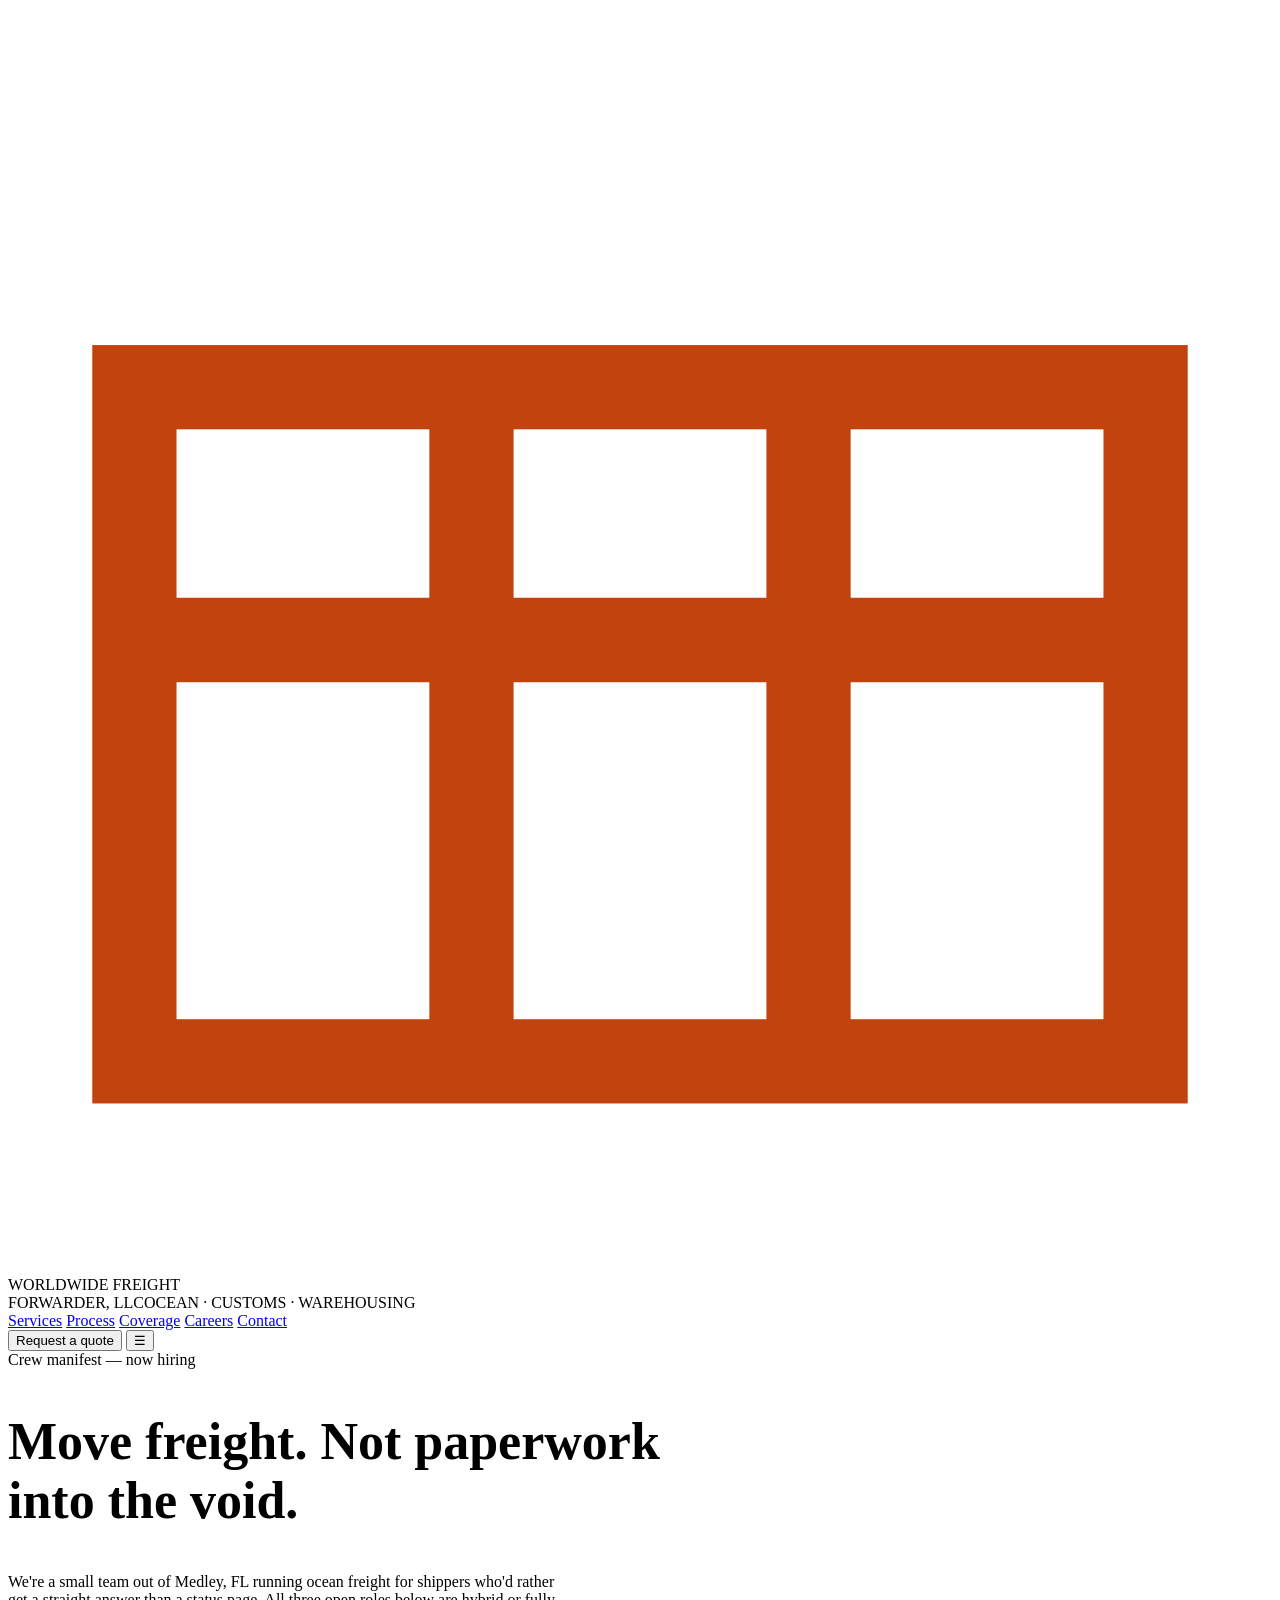
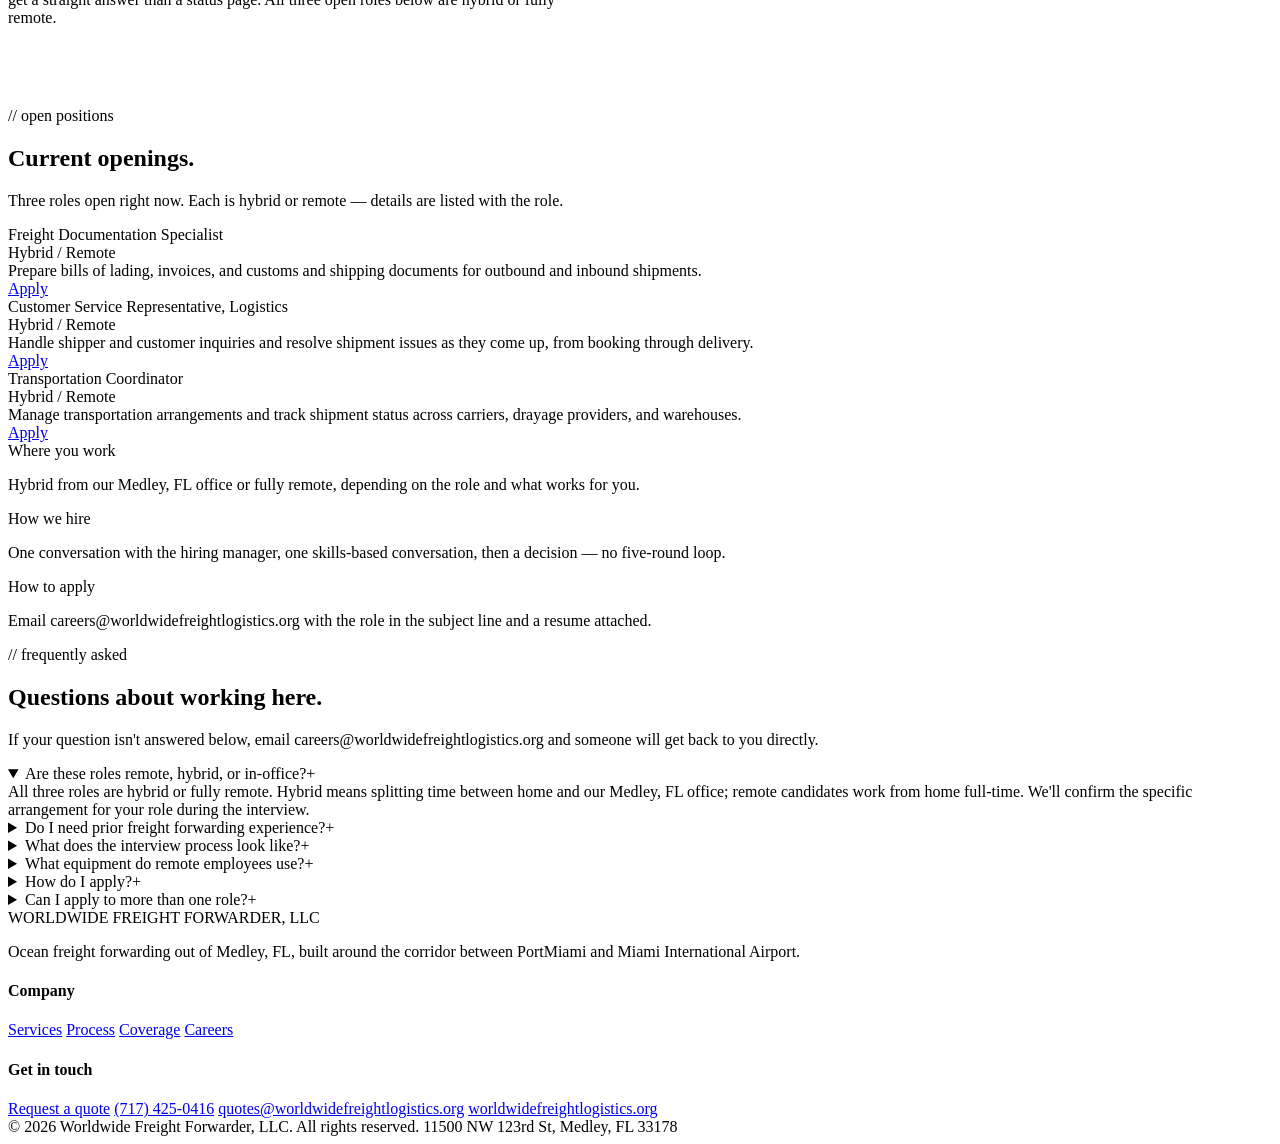
==== careers.html @ df1e93a0 "Add careers.html for job openings and application info" ====
<!DOCTYPE html>
<html lang="en">
<head>
<meta charset="UTF-8">
<meta name="viewport" content="width=device-width, initial-scale=1.0">
<title>Careers — Worldwide Freight Forwarder, LLC</title>
<link rel="preconnect" href="https://fonts.googleapis.com">
<link rel="preconnect" href="https://fonts.gstatic.com" crossorigin>
<link href="https://fonts.googleapis.com/css2?family=Big+Shoulders+Stencil+Text:wght@700;800&family=Space+Grotesk:wght@400;500;600&family=IBM+Plex+Mono:wght@400;500;600&display=swap" rel="stylesheet">
<link rel="stylesheet" href="style.css">
</head>
<body>

<div class="hazard"></div>
<header>
  <nav class="nav">
    <div class="logo">
      <svg class="mark" viewBox="0 0 30 30" fill="none" xmlns="http://www.w3.org/2000/svg">
        <rect x="3" y="9" width="24" height="16" stroke="#C1440E" stroke-width="2"/>
        <path d="M3 15H27" stroke="#C1440E" stroke-width="2"/>
        <path d="M11 9V25" stroke="#C1440E" stroke-width="2"/>
        <path d="M19 9V25" stroke="#C1440E" stroke-width="2"/>
      </svg>
      <div class="logo-text">WORLDWIDE FREIGHT<br>FORWARDER, LLC<span>OCEAN &middot; CUSTOMS &middot; WAREHOUSING</span></div>
    </div>
    <div class="navlinks">
      <a href="index.html#services">Services</a>
      <a href="index.html#process">Process</a>
      <a href="index.html#coverage">Coverage</a>
      <a href="careers.html">Careers</a>
      <a href="index.html#contact">Contact</a>
    </div>
    <button class="nav-cta">Request a quote</button>
    <button class="menu-btn" aria-label="Open menu">&#9776;</button>
  </nav>
</header>

<section class="hero" style="padding-bottom:64px;">
  <div class="wrap">
    <div class="hero-eyebrow tag">Crew manifest &mdash; now hiring</div>
    <h1 style="font-size:52px;max-width:700px;">Move freight. Not paperwork into the void.</h1>
    <p class="lede" style="max-width:560px;">We're a small team out of Medley, FL running ocean freight for shippers who'd rather get a straight answer than a status page. All three open roles below are hybrid or fully remote.</p>
  </div>
  <div class="diag"></div>
</section>

<section id="roles">
  <div class="wrap">
    <div class="section-head">
      <div class="section-tag tag">// open positions</div>
      <h2>Current openings.</h2>
      <p>Three roles open right now. Each is hybrid or remote &mdash; details are listed with the role.</p>
    </div>
    <div class="role-list">
      <div class="role">
        <div class="rtitle">Freight Documentation Specialist</div>
        <div class="rloc">Hybrid / Remote</div>
        <div class="rdesc">Prepare bills of lading, invoices, and customs and shipping documents for outbound and inbound shipments.</div>
        <a class="rapply" href="mailto:careers@worldwidefreightlogistics.org?subject=Application%20-%20Freight%20Documentation%20Specialist">Apply</a>
      </div>
      <div class="role">
        <div class="rtitle">Customer Service Representative, Logistics</div>
        <div class="rloc">Hybrid / Remote</div>
        <div class="rdesc">Handle shipper and customer inquiries and resolve shipment issues as they come up, from booking through delivery.</div>
        <a class="rapply" href="mailto:careers@worldwidefreightlogistics.org?subject=Application%20-%20Customer%20Service%20Representative%2C%20Logistics">Apply</a>
      </div>
      <div class="role">
        <div class="rtitle">Transportation Coordinator</div>
        <div class="rloc">Hybrid / Remote</div>
        <div class="rdesc">Manage transportation arrangements and track shipment status across carriers, drayage providers, and warehouses.</div>
        <a class="rapply" href="mailto:careers@worldwidefreightlogistics.org?subject=Application%20-%20Transportation%20Coordinator">Apply</a>
      </div>
    </div>

    <div class="perk-strip">
      <div class="perk">
        <div class="ptitle">Where you work</div>
        <p>Hybrid from our Medley, FL office or fully remote, depending on the role and what works for you.</p>
      </div>
      <div class="perk">
        <div class="ptitle">How we hire</div>
        <p>One conversation with the hiring manager, one skills-based conversation, then a decision &mdash; no five-round loop.</p>
      </div>
      <div class="perk">
        <div class="ptitle">How to apply</div>
        <p>Email careers@worldwidefreightlogistics.org with the role in the subject line and a resume attached.</p>
      </div>
    </div>
  </div>
</section>

<section class="faq-wrap" id="faq">
  <div class="wrap">
    <div class="section-head">
      <div class="section-tag tag">// frequently asked</div>
      <h2>Questions about working here.</h2>
      <p>If your question isn't answered below, email careers@worldwidefreightlogistics.org and someone will get back to you directly.</p>
    </div>
    <div class="faq-list">
      <details class="faq-item" open>
        <summary>Are these roles remote, hybrid, or in-office?<span class="plus">+</span></summary>
        <div class="faq-a">All three roles are hybrid or fully remote. Hybrid means splitting time between home and our Medley, FL office; remote candidates work from home full-time. We'll confirm the specific arrangement for your role during the interview.</div>
      </details>
      <details class="faq-item">
        <summary>Do I need prior freight forwarding experience?<span class="plus">+</span></summary>
        <div class="faq-a">It helps, but it isn't required for every role. Familiarity with logistics, customs paperwork, or customer service in a fast-moving operational environment matters more than having the exact job title before.</div>
      </details>
      <details class="faq-item">
        <summary>What does the interview process look like?<span class="plus">+</span></summary>
        <div class="faq-a">A first conversation with the hiring manager to talk through the role and your background, followed by a skills-based conversation specific to the position. We aim to give a decision shortly after.</div>
      </details>
      <details class="faq-item">
        <summary>What equipment do remote employees use?<span class="plus">+</span></summary>
        <div class="faq-a">We provide a laptop and the software you need to do the job. Remote staff are expected to have a reliable internet connection and a quiet space for calls with shippers and carriers.</div>
      </details>
      <details class="faq-item">
        <summary>How do I apply?<span class="plus">+</span></summary>
        <div class="faq-a">Email careers@worldwidefreightlogistics.org with the role name in the subject line and a resume attached. You can also use the Apply button next to any listing above, which pre-fills the subject line for you.</div>
      </details>
      <details class="faq-item">
        <summary>Can I apply to more than one role?<span class="plus">+</span></summary>
        <div class="faq-a">Yes. Send one email per role you're interested in, or list all of them in a single email and we'll route it to the right hiring manager.</div>
      </details>
    </div>
  </div>
</section>

<footer>
  <div class="wrap">
    <div class="footer-grid">
      <div>
        <div class="footer-logo">WORLDWIDE FREIGHT FORWARDER, LLC</div>
        <p>Ocean freight forwarding out of Medley, FL, built around the corridor between PortMiami and Miami International Airport.</p>
      </div>
      <div class="footer-col">
        <h4>Company</h4>
        <a href="index.html#services">Services</a>
        <a href="index.html#process">Process</a>
        <a href="index.html#coverage">Coverage</a>
        <a href="careers.html">Careers</a>
      </div>
      <div class="footer-col">
        <h4>Get in touch</h4>
        <a href="index.html#contact">Request a quote</a>
        <a href="tel:+17174250416">(717) 425-0416</a>
        <a href="mailto:quotes@worldwidefreightlogistics.org">quotes@worldwidefreightlogistics.org</a>
        <a href="https://worldwidefreightlogistics.org">worldwidefreightlogistics.org</a>
      </div>
    </div>
    <div class="footer-bottom">
      <span>&copy; <span id="year"></span> Worldwide Freight Forwarder, LLC. All rights reserved.</span>
      <span>11500 NW 123rd St, Medley, FL 33178</span>
    </div>
  </div>
</footer>

<script>
  document.getElementById('year').textContent = new Date().getFullYear();
  var menuBtn = document.querySelector('.menu-btn');
  var navlinks = document.querySelector('.navlinks');
  menuBtn.addEventListener('click', function(){
    var open = navlinks.style.display === 'flex';
    navlinks.style.display = open ? 'none' : 'flex';
    navlinks.style.flexDirection = 'column';
    navlinks.style.position = 'absolute';
    navlinks.style.top = '78px';
    navlinks.style.left = '0';
    navlinks.style.right = '0';
    navlinks.style.background = 'var(--ink)';
    navlinks.style.padding = '20px 32px';
    navlinks.style.gap = '18px';
    navlinks.style.zIndex = '60';
  });
</script>

</body>
</html>
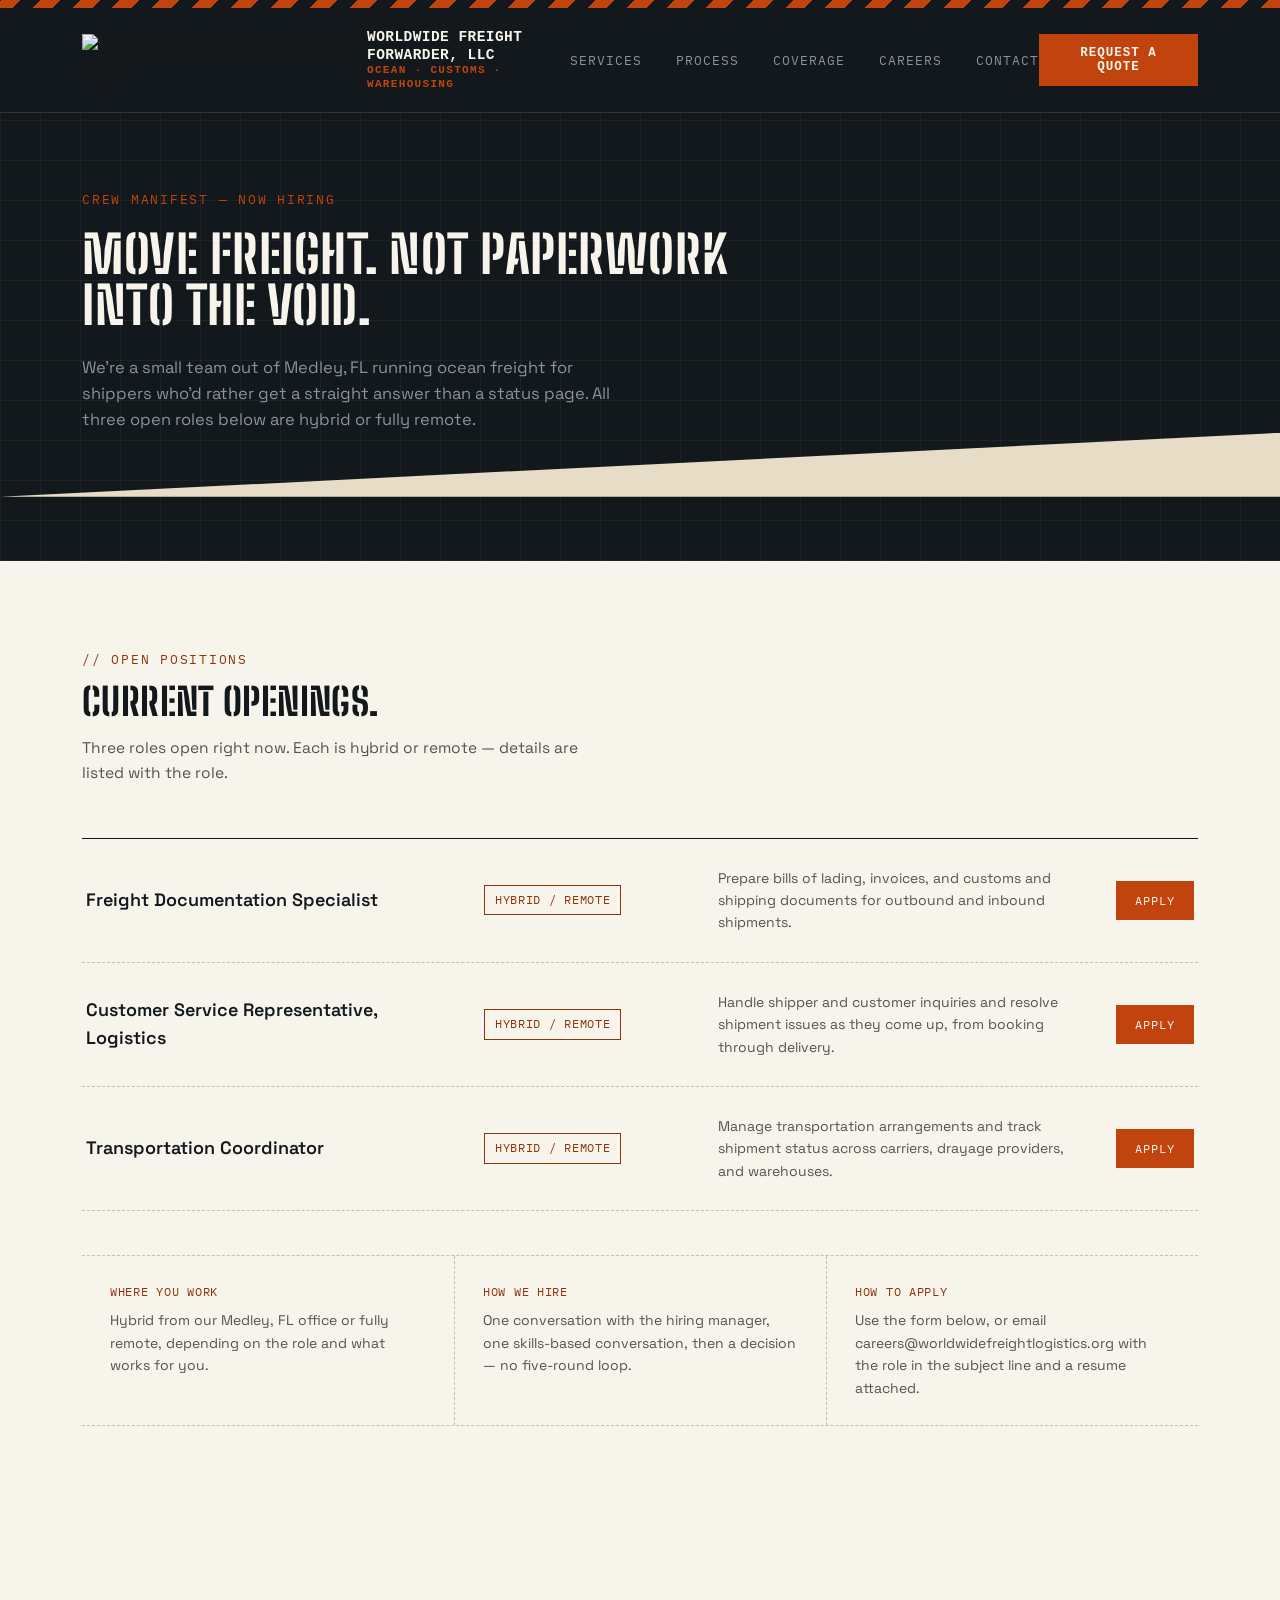
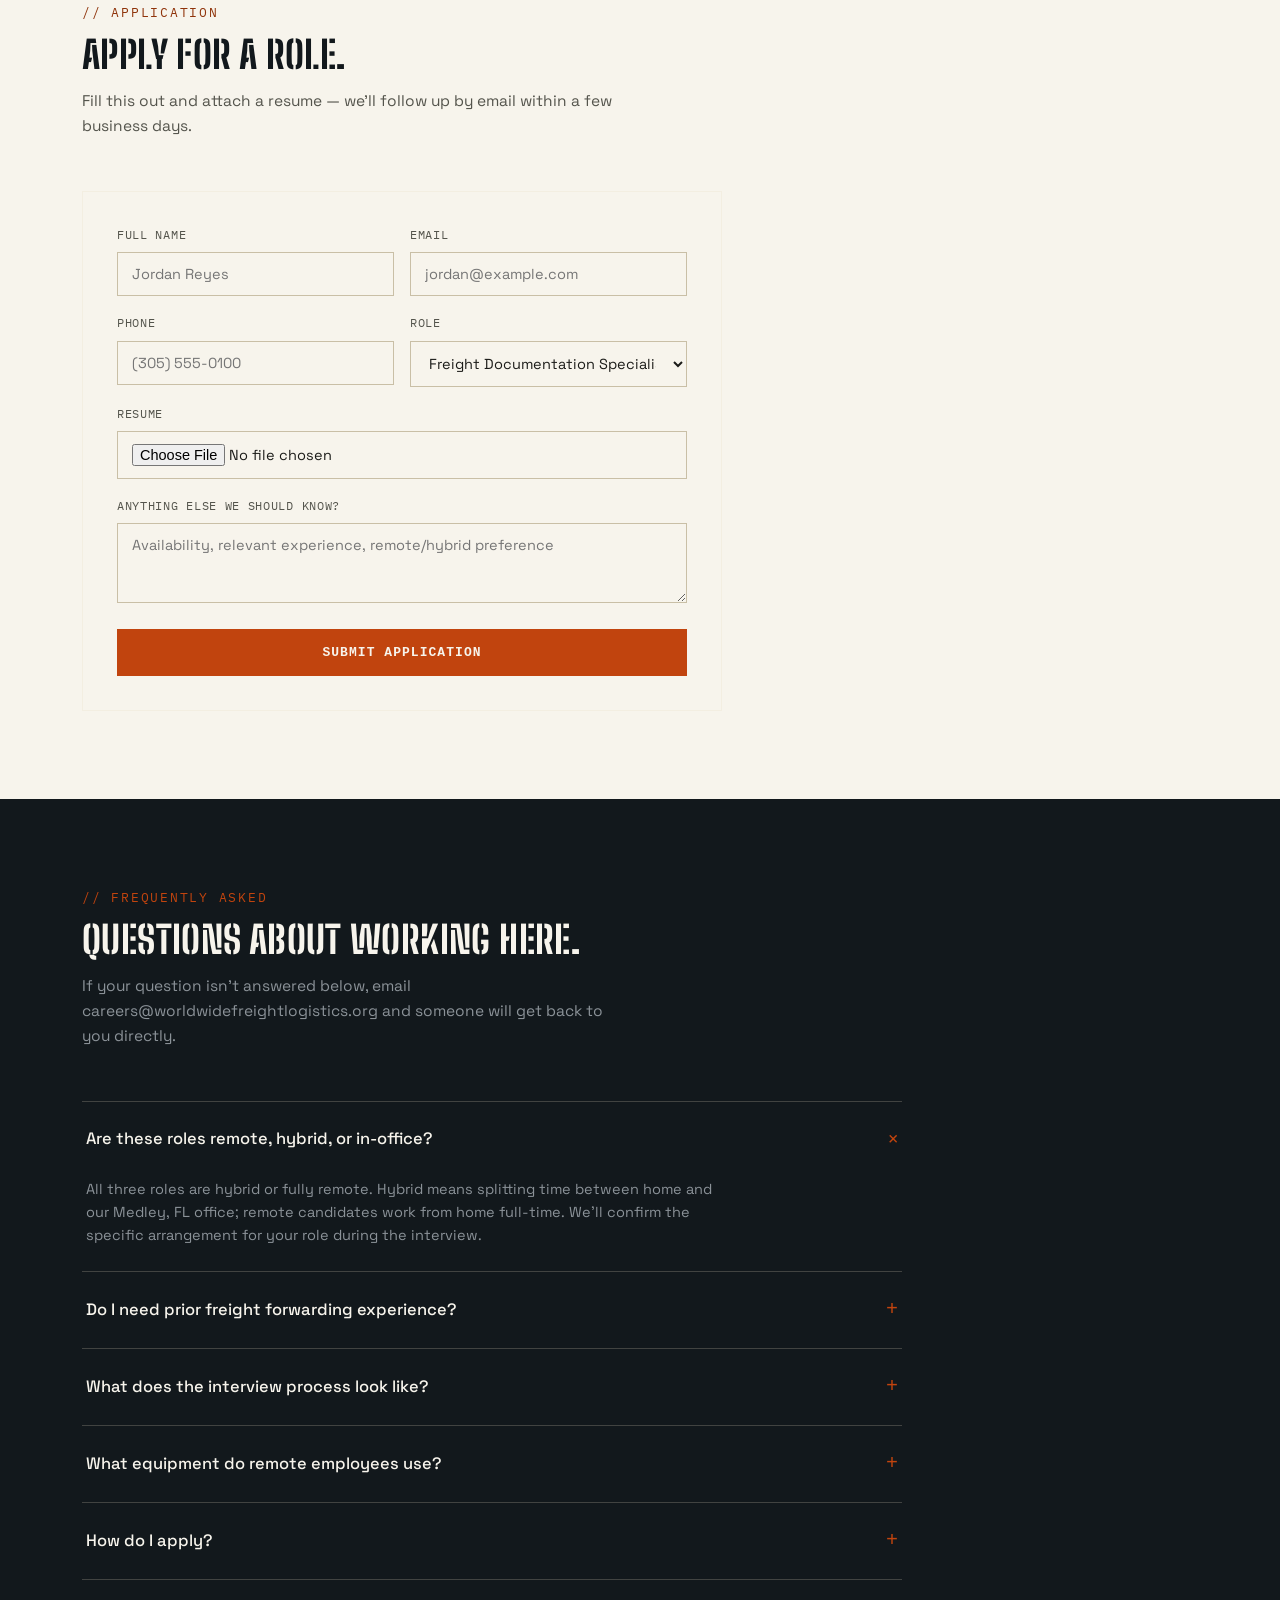
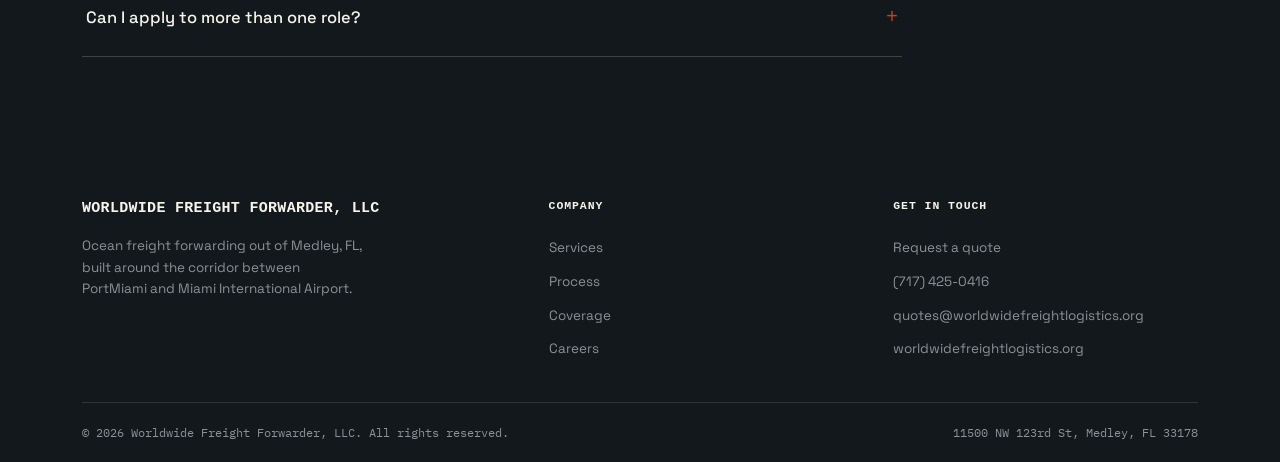
==== commit 31d10422: "Update careers.html" ====
--- a/careers.html
+++ b/careers.html
@@ -3,6 +3,7 @@
 <head>
 <meta charset="UTF-8">
 <meta name="viewport" content="width=device-width, initial-scale=1.0">
+<link rel="icon" type="image/png" href="assets/favicon.png">
 <title>Careers — Worldwide Freight Forwarder, LLC</title>
 <link rel="preconnect" href="https://fonts.googleapis.com">
 <link rel="preconnect" href="https://fonts.gstatic.com" crossorigin>
@@ -15,12 +16,7 @@
 <header>
   <nav class="nav">
     <div class="logo">
-      <svg class="mark" viewBox="0 0 30 30" fill="none" xmlns="http://www.w3.org/2000/svg">
-        <rect x="3" y="9" width="24" height="16" stroke="#C1440E" stroke-width="2"/>
-        <path d="M3 15H27" stroke="#C1440E" stroke-width="2"/>
-        <path d="M11 9V25" stroke="#C1440E" stroke-width="2"/>
-        <path d="M19 9V25" stroke="#C1440E" stroke-width="2"/>
-      </svg>
+      <div class="logo-badge"><img src="assets/logo-icon.png" alt="Worldwide Freight Forwarder, LLC logo"></div>
       <div class="logo-text">WORLDWIDE FREIGHT<br>FORWARDER, LLC<span>OCEAN &middot; CUSTOMS &middot; WAREHOUSING</span></div>
     </div>
     <div class="navlinks">
@@ -56,19 +52,19 @@
         <div class="rtitle">Freight Documentation Specialist</div>
         <div class="rloc">Hybrid / Remote</div>
         <div class="rdesc">Prepare bills of lading, invoices, and customs and shipping documents for outbound and inbound shipments.</div>
-        <a class="rapply" href="mailto:careers@worldwidefreightlogistics.org?subject=Application%20-%20Freight%20Documentation%20Specialist">Apply</a>
+        <button type="button" class="rapply" onclick="applyFor('Freight Documentation Specialist')">Apply</button>
       </div>
       <div class="role">
         <div class="rtitle">Customer Service Representative, Logistics</div>
         <div class="rloc">Hybrid / Remote</div>
         <div class="rdesc">Handle shipper and customer inquiries and resolve shipment issues as they come up, from booking through delivery.</div>
-        <a class="rapply" href="mailto:careers@worldwidefreightlogistics.org?subject=Application%20-%20Customer%20Service%20Representative%2C%20Logistics">Apply</a>
+        <button type="button" class="rapply" onclick="applyFor('Customer Service Representative, Logistics')">Apply</button>
       </div>
       <div class="role">
         <div class="rtitle">Transportation Coordinator</div>
         <div class="rloc">Hybrid / Remote</div>
         <div class="rdesc">Manage transportation arrangements and track shipment status across carriers, drayage providers, and warehouses.</div>
-        <a class="rapply" href="mailto:careers@worldwidefreightlogistics.org?subject=Application%20-%20Transportation%20Coordinator">Apply</a>
+        <button type="button" class="rapply" onclick="applyFor('Transportation Coordinator')">Apply</button>
       </div>
     </div>
 
@@ -83,9 +79,54 @@
       </div>
       <div class="perk">
         <div class="ptitle">How to apply</div>
-        <p>Email careers@worldwidefreightlogistics.org with the role in the subject line and a resume attached.</p>
-      </div>
-    </div>
+        <p>Use the form below, or email careers@worldwidefreightlogistics.org with the role in the subject line and a resume attached.</p>
+      </div>
+    </div>
+  </div>
+</section>
+
+<section id="apply">
+  <div class="wrap">
+    <div class="section-head">
+      <div class="section-tag tag">// application</div>
+      <h2>Apply for a role.</h2>
+      <p>Fill this out and attach a resume &mdash; we'll follow up by email within a few business days.</p>
+    </div>
+    <form class="form-card" style="max-width:640px;" action="https://forminit.com/f/APPLY_FORM_ID" method="POST" enctype="multipart/form-data">
+      <div class="two-col">
+        <div class="form-row">
+          <label for="app-name">Full name</label>
+          <input id="app-name" name="full_name" type="text" placeholder="Jordan Reyes" required>
+        </div>
+        <div class="form-row">
+          <label for="app-email">Email</label>
+          <input id="app-email" name="email" type="email" placeholder="jordan@example.com" required>
+        </div>
+      </div>
+      <div class="two-col">
+        <div class="form-row">
+          <label for="app-phone">Phone</label>
+          <input id="app-phone" name="phone" type="tel" placeholder="(305) 555-0100">
+        </div>
+        <div class="form-row">
+          <label for="app-role">Role</label>
+          <select id="app-role" name="role">
+            <option>Freight Documentation Specialist</option>
+            <option>Customer Service Representative, Logistics</option>
+            <option>Transportation Coordinator</option>
+          </select>
+        </div>
+      </div>
+      <div class="form-row">
+        <label for="app-resume">Resume</label>
+        <input id="app-resume" name="resume" type="file" accept=".pdf,.doc,.docx" required>
+      </div>
+      <div class="form-row">
+        <label for="app-note">Anything else we should know?</label>
+        <textarea id="app-note" name="note" rows="3" placeholder="Availability, relevant experience, remote/hybrid preference"></textarea>
+      </div>
+      <button class="btn-primary" type="submit" style="width:100%;background:var(--rust);color:var(--paper);">Submit application</button>
+    </form>
   </div>
 </section>
 
@@ -155,6 +196,12 @@
 </footer>
 
 <script>
+  function applyFor(role){
+    var select = document.getElementById('app-role');
+    if (select) { select.value = role; }
+    var target = document.getElementById('apply');
+    if (target) { target.scrollIntoView({behavior:'smooth', block:'start'}); }
+  }
   document.getElementById('year').textContent = new Date().getFullYear();
   var menuBtn = document.querySelector('.menu-btn');
   var navlinks = document.querySelector('.navlinks');
--- a/style.css
+++ b/style.css
@@ -0,0 +1,233 @@
+:root{
+    --ink:#12181C;
+    --ink-soft:#1D262C;
+    --rust:#C1440E;
+    --rust-dark:#8F330A;
+    --hull:#2F4F44;
+    --kraft:#E7DCC5;
+    --kraft-dark:#D8CBAE;
+    --paper:#F7F4EC;
+    --charcoal:#1B1B18;
+    --fog:#8B9298;
+    --line:#C9BFA6;
+    --max:1180px;
+  }
+  *{box-sizing:border-box;margin:0;padding:0;}
+  html{scroll-behavior:smooth;}
+  body{
+    font-family:'Space Grotesk',-apple-system,sans-serif;
+    color:var(--charcoal);
+    background:var(--paper);
+    line-height:1.6;
+    -webkit-font-smoothing:antialiased;
+  }
+  h1,h2,h3{
+    font-family:'Big Shoulders Stencil Text',sans-serif;
+    font-weight:800;
+    letter-spacing:0.01em;
+    line-height:0.98;
+    text-transform:uppercase;
+  }
+  a{color:inherit;text-decoration:none;}
+  img{max-width:100%;display:block;}
+  .wrap{max-width:var(--max);margin:0 auto;padding:0 32px;}
+  .mono{font-family:'IBM Plex Mono',monospace;}
+  .tag{
+    font-family:'IBM Plex Mono',monospace;font-size:12.5px;
+    letter-spacing:0.14em;text-transform:uppercase;
+  }
+
+  .hazard{
+    height:8px;width:100%;
+    background:repeating-linear-gradient(-45deg,var(--rust) 0 14px,var(--ink) 14px 28px);
+  }
+
+  header{background:var(--ink);border-bottom:1px solid rgba(231,220,197,0.14);}
+  .nav{display:flex;align-items:center;justify-content:space-between;padding:20px 32px;max-width:var(--max);margin:0 auto;}
+  .logo{display:flex;align-items:center;gap:12px;}
+  .logo .mark{width:30px;height:30px;flex-shrink:0;}
+  .logo-text{font-family:'IBM Plex Mono',monospace;font-weight:600;font-size:14.5px;color:var(--paper);letter-spacing:0.03em;line-height:1.25;}
+  .logo-text span{display:block;color:var(--rust);font-size:11px;letter-spacing:0.12em;}
+  .navlinks{display:flex;gap:34px;align-items:center;}
+  .navlinks a{font-family:'IBM Plex Mono',monospace;color:var(--fog);font-size:12.5px;letter-spacing:0.08em;text-transform:uppercase;transition:color .15s ease;}
+  .navlinks a:hover{color:var(--paper);}
+  .navlinks a:focus-visible{outline:2px solid var(--rust);outline-offset:4px;}
+  .nav-cta{background:var(--rust);color:var(--paper);padding:11px 22px;font-family:'IBM Plex Mono',monospace;font-size:12.5px;letter-spacing:0.08em;text-transform:uppercase;font-weight:600;border:1px solid var(--rust);cursor:pointer;border-radius:0;}
+  .nav-cta:hover{background:var(--rust-dark);border-color:var(--rust-dark);}
+  .nav-cta:focus-visible{outline:2px solid var(--paper);outline-offset:3px;}
+  .menu-btn{display:none;background:none;border:none;color:var(--paper);font-size:26px;cursor:pointer;}
+
+  .hero{
+    background:
+      repeating-linear-gradient(0deg, rgba(231,220,197,0.05) 0 1px, transparent 1px 40px),
+      repeating-linear-gradient(90deg, rgba(231,220,197,0.05) 0 1px, transparent 1px 40px),
+      var(--ink);
+    color:var(--paper);
+    padding:76px 0 0;position:relative;overflow:hidden;
+  }
+  .hero-grid{display:grid;grid-template-columns:1.15fr 0.85fr;gap:40px;align-items:center;padding-bottom:0;}
+  .hero-eyebrow{color:var(--rust);margin-bottom:20px;}
+  .hero h1{font-size:60px;color:var(--paper);max-width:600px;}
+  .hero p.lede{margin-top:24px;font-size:16.5px;color:var(--fog);max-width:440px;}
+  .hero-actions{display:flex;gap:14px;margin-top:34px;flex-wrap:wrap;}
+  .btn-primary{background:var(--rust);color:var(--paper);padding:15px 26px;font-family:'IBM Plex Mono',monospace;font-size:13px;letter-spacing:0.08em;text-transform:uppercase;font-weight:600;border:1px solid var(--rust);cursor:pointer;border-radius:0;}
+  .btn-primary:hover{background:var(--rust-dark);border-color:var(--rust-dark);}
+  .btn-ghost{background:transparent;color:var(--paper);padding:15px 26px;font-family:'IBM Plex Mono',monospace;font-size:13px;letter-spacing:0.08em;text-transform:uppercase;font-weight:600;border:1px solid rgba(231,220,197,0.35);cursor:pointer;border-radius:0;}
+  .btn-ghost:hover{border-color:var(--paper);}
+
+  .stamp-wrap{position:relative;display:flex;justify-content:center;align-items:center;padding:20px 0 40px;}
+  .stamp{transform:rotate(-9deg);}
+
+  .diag{height:64px;background:var(--kraft);clip-path:polygon(0 100%, 100% 0, 100% 100%);margin-top:-1px;}
+
+  section{padding:88px 0;}
+  .section-head{max-width:640px;margin-bottom:52px;}
+  .section-tag{color:var(--rust-dark);margin-bottom:14px;}
+  .section-head h2{font-size:38px;color:var(--ink);}
+  .section-head p{margin-top:16px;font-size:15.5px;color:#54544C;max-width:540px;font-family:'Space Grotesk',sans-serif;}
+
+  .manifest-strip{background:var(--kraft);}
+  .ticket-row{display:grid;grid-template-columns:repeat(3,1fr);border-top:1px dashed var(--line);border-bottom:1px dashed var(--line);}
+  .ticket{padding:30px 32px;border-left:1px dashed var(--line);}
+  .ticket:first-child{border-left:none;}
+  .ticket .num{font-family:'Big Shoulders Stencil Text',sans-serif;font-weight:800;font-size:40px;color:var(--rust-dark);}
+  .ticket .label{font-family:'IBM Plex Mono',monospace;font-size:12px;letter-spacing:0.06em;text-transform:uppercase;color:#6B6B60;margin-top:6px;}
+
+  .tags{display:grid;grid-template-columns:repeat(4,1fr);gap:22px;}
+  .tag-card{
+    background:var(--paper);border:1px solid var(--line);position:relative;padding:30px 22px 24px;
+  }
+  .tag-card:nth-child(odd){transform:rotate(-0.6deg);}
+  .tag-card:nth-child(even){transform:rotate(0.6deg);}
+  .tag-card::before{
+    content:"";position:absolute;top:14px;left:14px;width:10px;height:10px;
+    border-radius:50%;border:1px solid var(--fog);background:var(--paper);
+  }
+  .tag-card .code{font-family:'IBM Plex Mono',monospace;font-size:12px;color:var(--rust-dark);letter-spacing:0.08em;margin-bottom:14px;padding-left:22px;}
+  .tag-card h3{font-size:22px;color:var(--ink);margin-bottom:10px;letter-spacing:0.005em;}
+  .tag-card p{font-size:14px;color:#54544C;font-family:'Space Grotesk',sans-serif;}
+  .tag-card .perf{border-bottom:1px dashed var(--line);margin:14px 0 16px;}
+
+  .process-wrap{background:var(--ink);color:var(--paper);}
+  .process-wrap .section-head h2{color:var(--paper);}
+  .process-wrap .section-head p{color:var(--fog);}
+  .process-wrap .section-tag{color:var(--rust);}
+  .route-ticket{display:flex;border:1px solid rgba(231,220,197,0.22);}
+  .r-step{flex:1;padding:30px 24px;border-left:1px dashed rgba(231,220,197,0.22);position:relative;}
+  .r-step:first-child{border-left:none;}
+  .r-step .stampnum{
+    width:38px;height:38px;border-radius:50%;border:1.5px solid var(--rust);
+    display:flex;align-items:center;justify-content:center;font-family:'IBM Plex Mono',monospace;
+    font-size:13px;color:var(--rust);margin-bottom:18px;
+  }
+  .r-step h3{font-size:18px;color:var(--paper);margin-bottom:10px;letter-spacing:0.01em;}
+  .r-step p{font-size:13.5px;color:var(--fog);font-family:'Space Grotesk',sans-serif;}
+
+  .coverage-grid{display:grid;grid-template-columns:1.1fr 0.9fr;gap:52px;align-items:start;}
+  .lanes{border-top:1px solid var(--ink);}
+  .lane{display:flex;justify-content:space-between;align-items:center;padding:18px 4px;border-bottom:1px dashed var(--line);}
+  .lane .route{font-weight:500;font-size:15.5px;color:var(--ink);font-family:'Space Grotesk',sans-serif;}
+  .lane .freq{font-family:'IBM Plex Mono',monospace;font-size:12px;color:var(--rust-dark);text-transform:uppercase;letter-spacing:0.04em;}
+  .notice{background:var(--paper);border:1px solid var(--ink);border-left:6px solid var(--rust);padding:30px;}
+  .notice .tag{color:var(--rust-dark);margin-bottom:12px;}
+  .notice p{font-size:14.5px;color:#3A3A34;margin-bottom:14px;font-family:'Space Grotesk',sans-serif;}
+  .notice p:last-child{margin-bottom:0;}
+  .notice strong{color:var(--ink);}
+
+  .contact-wrap{background:var(--ink);color:var(--paper);}
+  .contact-grid{display:grid;grid-template-columns:1fr 1.1fr;gap:52px;}
+  .label-card{background:var(--paper);color:var(--charcoal);border:2px solid var(--paper);position:relative;padding:0;}
+  .label-head{background:var(--rust);color:var(--paper);padding:16px 22px;}
+  .label-head .tag{color:var(--paper);letter-spacing:0.12em;}
+  .label-body{padding:26px 24px;}
+  .label-row{display:flex;justify-content:space-between;padding:14px 0;border-bottom:1px dashed var(--line);gap:16px;}
+  .label-row:last-child{border-bottom:none;}
+  .label-row .k{font-family:'IBM Plex Mono',monospace;font-size:11.5px;color:#6B6B60;text-transform:uppercase;letter-spacing:0.06em;min-width:70px;}
+  .label-row .v{font-size:14.5px;color:var(--ink);text-align:right;font-family:'Space Grotesk',sans-serif;}
+
+  .form-card{background:var(--paper);color:var(--charcoal);border:1px solid rgba(231,220,197,0.3);padding:34px;}
+  .form-row{margin-bottom:18px;}
+  .form-row label{display:block;font-family:'IBM Plex Mono',monospace;font-size:11.5px;letter-spacing:0.06em;text-transform:uppercase;color:#54544C;margin-bottom:8px;}
+  .form-row input,.form-row select,.form-row textarea{
+    width:100%;padding:12px 14px;border:1px solid var(--line);border-radius:0;
+    font-family:'Space Grotesk',sans-serif;font-size:14.5px;background:var(--paper);color:var(--charcoal);
+  }
+  .form-row input:focus,.form-row select:focus,.form-row textarea:focus{outline:2px solid var(--rust);outline-offset:1px;}
+  .two-col{display:grid;grid-template-columns:1fr 1fr;gap:16px;}
+
+  footer{background:var(--ink);color:var(--fog);padding:52px 0 0;}
+  .footer-grid{display:grid;grid-template-columns:1.4fr 1fr 1fr;gap:40px;padding-bottom:36px;}
+  .footer-logo{font-family:'IBM Plex Mono',monospace;font-weight:600;color:var(--paper);font-size:15px;margin-bottom:14px;letter-spacing:0.02em;}
+  .footer-grid p{font-size:13.5px;max-width:280px;font-family:'Space Grotesk',sans-serif;}
+  .footer-col h4{font-family:'IBM Plex Mono',monospace;font-size:11.5px;letter-spacing:0.08em;text-transform:uppercase;color:var(--paper);margin-bottom:16px;font-weight:600;}
+  .footer-col a{display:block;font-size:13.5px;padding:6px 0;color:var(--fog);}
+  .footer-col a:hover{color:var(--paper);}
+  .footer-bottom{border-top:1px solid rgba(231,220,197,0.14);padding:20px 0;display:flex;justify-content:space-between;font-size:12px;font-family:'IBM Plex Mono',monospace;flex-wrap:wrap;gap:10px;}
+
+  @media (max-width:860px){
+    .navlinks{display:none;}
+    .menu-btn{display:block;}
+    .hero-grid{grid-template-columns:1fr;}
+    .hero h1{font-size:42px;}
+    .ticket-row{grid-template-columns:1fr;}
+    .ticket{border-left:none;border-top:1px dashed var(--line);}
+    .ticket:first-child{border-top:none;}
+    .tags{grid-template-columns:1fr 1fr;}
+    .route-ticket{flex-direction:column;}
+    .r-step{border-left:none;border-top:1px dashed rgba(231,220,197,0.22);}
+    .r-step:first-child{border-top:none;}
+    .coverage-grid,.contact-grid,.footer-grid{grid-template-columns:1fr;}
+    .two-col{grid-template-columns:1fr;}
+    section{padding:56px 0;}
+  }
+
+/* careers */
+.role-list{display:flex;flex-direction:column;gap:0;border-top:1px solid var(--ink);}
+.role{
+  display:grid;grid-template-columns:1.6fr 0.9fr 1.6fr auto;gap:24px;align-items:center;
+  padding:28px 4px;border-bottom:1px dashed var(--line);
+}
+.role .rtitle{font-family:'Space Grotesk',sans-serif;font-weight:600;font-size:18px;color:var(--ink);}
+.role .rloc{
+  font-family:'IBM Plex Mono',monospace;font-size:11.5px;letter-spacing:0.06em;text-transform:uppercase;
+  color:var(--rust-dark);border:1px solid var(--rust-dark);padding:5px 10px;display:inline-block;width:fit-content;
+}
+.role .rdesc{font-size:14px;color:#54544C;font-family:'Space Grotesk',sans-serif;}
+.role .rapply{
+  font-family:'IBM Plex Mono',monospace;font-size:12px;letter-spacing:0.08em;text-transform:uppercase;
+  color:var(--paper);background:var(--rust);padding:11px 18px;border:1px solid var(--rust);white-space:nowrap;
+  cursor:pointer;
+}
+.role .rapply:hover{background:var(--rust-dark);border-color:var(--rust-dark);}
+
+.perk-strip{display:grid;grid-template-columns:repeat(3,1fr);border-top:1px dashed var(--line);border-bottom:1px dashed var(--line);margin-top:44px;}
+.perk{padding:26px 28px;border-left:1px dashed var(--line);}
+.perk:first-child{border-left:none;}
+.perk .ptitle{font-family:'IBM Plex Mono',monospace;font-size:12px;letter-spacing:0.06em;text-transform:uppercase;color:var(--rust-dark);margin-bottom:8px;}
+.perk p{font-size:14px;color:#54544C;font-family:'Space Grotesk',sans-serif;}
+
+/* faq */
+.faq-wrap{background:var(--ink);color:var(--paper);}
+.faq-wrap .section-head h2{color:var(--paper);}
+.faq-wrap .section-head p{color:var(--fog);}
+.faq-wrap .section-tag{color:var(--rust);}
+.faq-list{border-top:1px solid rgba(231,220,197,0.22);max-width:820px;}
+.faq-item{border-bottom:1px solid rgba(231,220,197,0.22);}
+.faq-item summary{
+  list-style:none;cursor:pointer;padding:22px 4px;display:flex;justify-content:space-between;align-items:center;gap:20px;
+  font-family:'Space Grotesk',sans-serif;font-weight:500;font-size:16.5px;color:var(--paper);
+}
+.faq-item summary::-webkit-details-marker{display:none;}
+.faq-item summary .plus{
+  font-family:'IBM Plex Mono',monospace;font-size:20px;color:var(--rust);flex-shrink:0;transition:transform .15s ease;
+}
+.faq-item[open] summary .plus{transform:rotate(45deg);}
+.faq-item .faq-a{padding:0 4px 24px;max-width:640px;font-size:14.5px;color:var(--fog);font-family:'Space Grotesk',sans-serif;}
+
+@media (max-width:860px){
+  .role{grid-template-columns:1fr;gap:10px;}
+  .role .rapply{width:fit-content;}
+  .perk-strip{grid-template-columns:1fr;}
+  .perk{border-left:none;border-top:1px dashed var(--line);}
+  .perk:first-child{border-top:none;}
+}
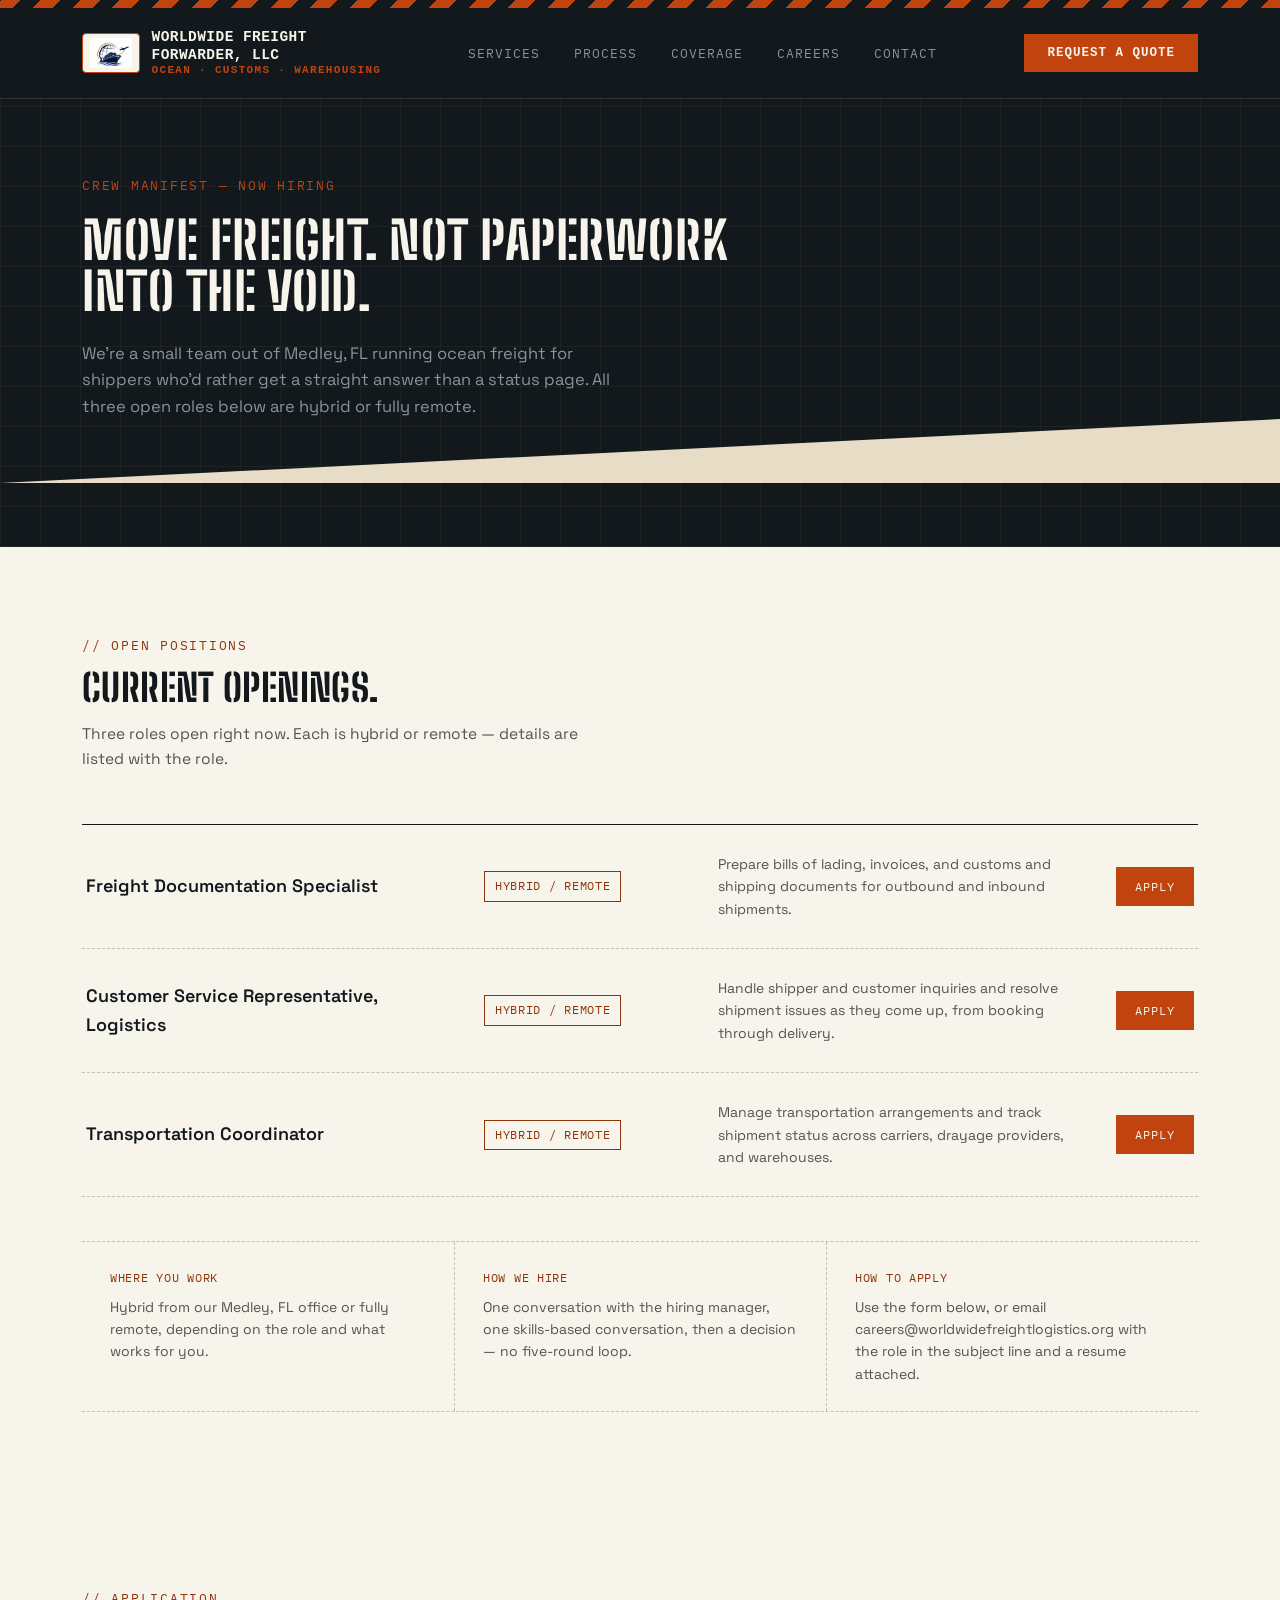
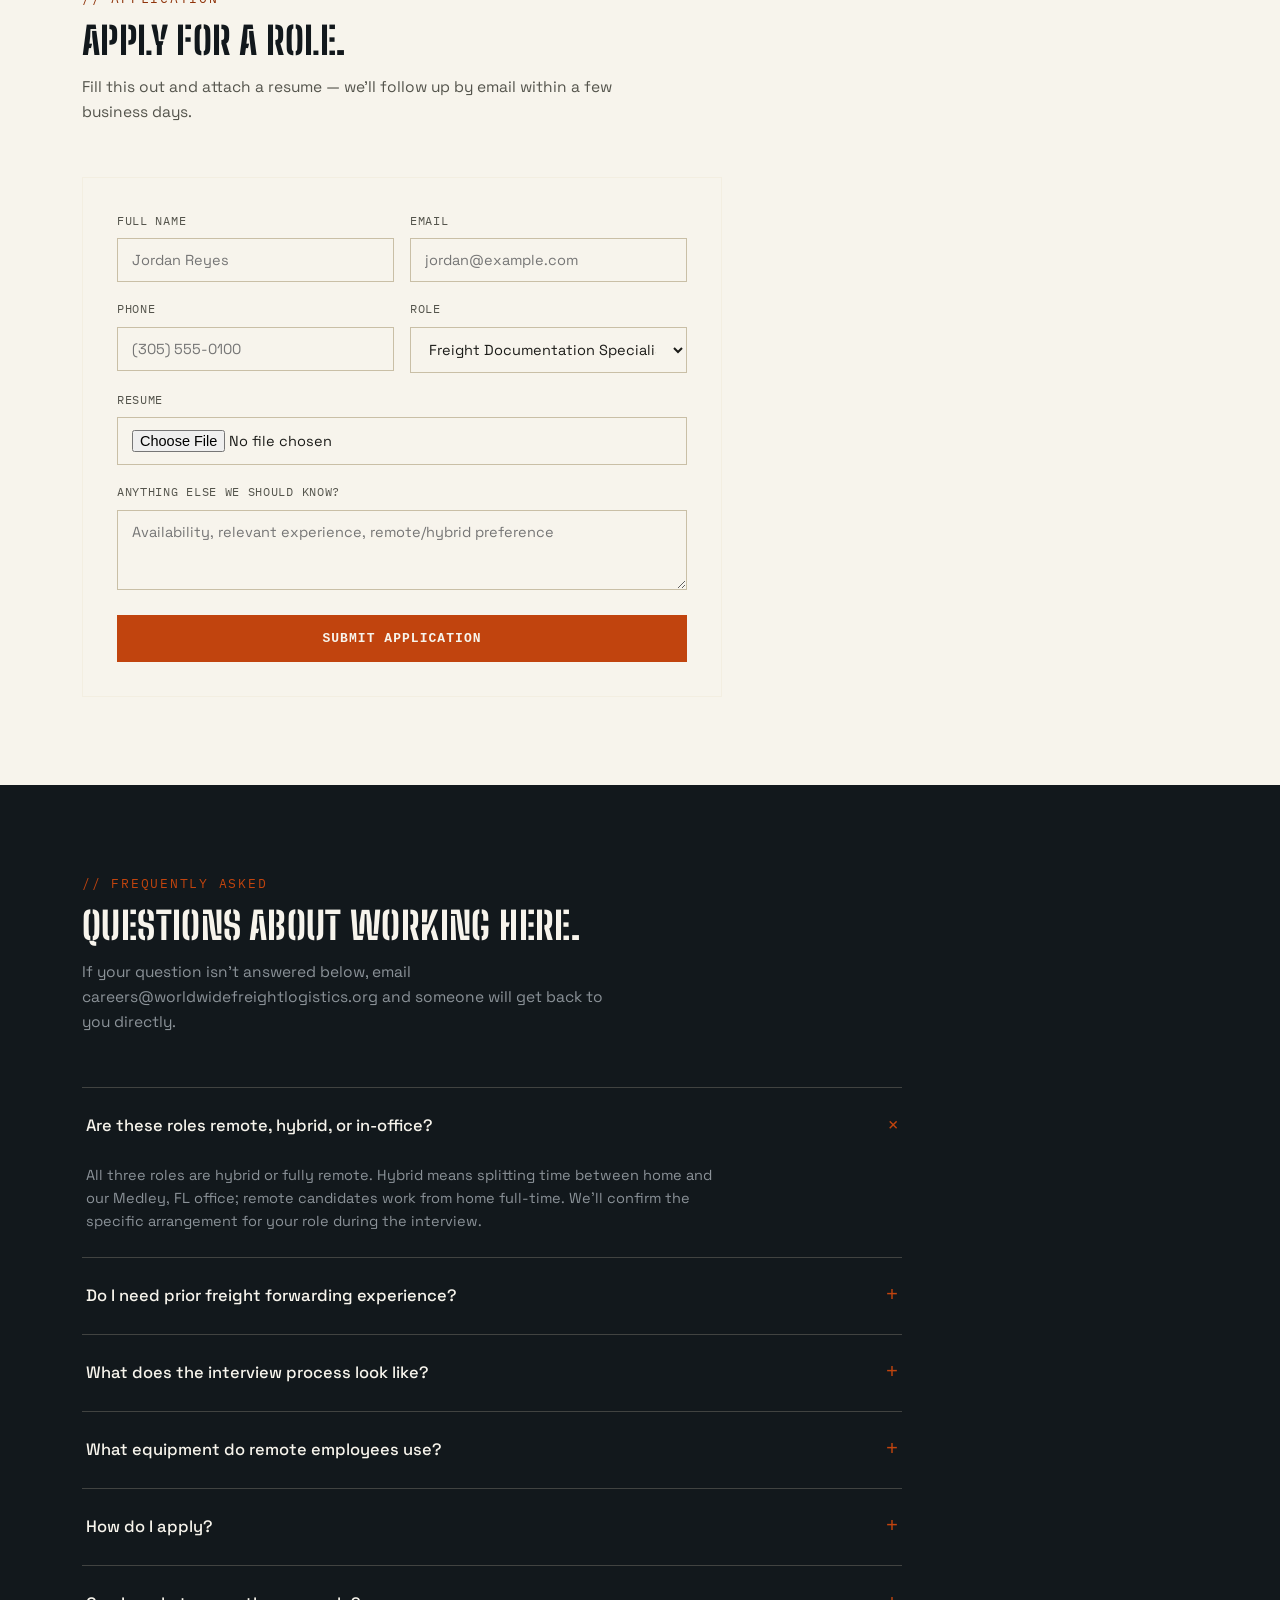
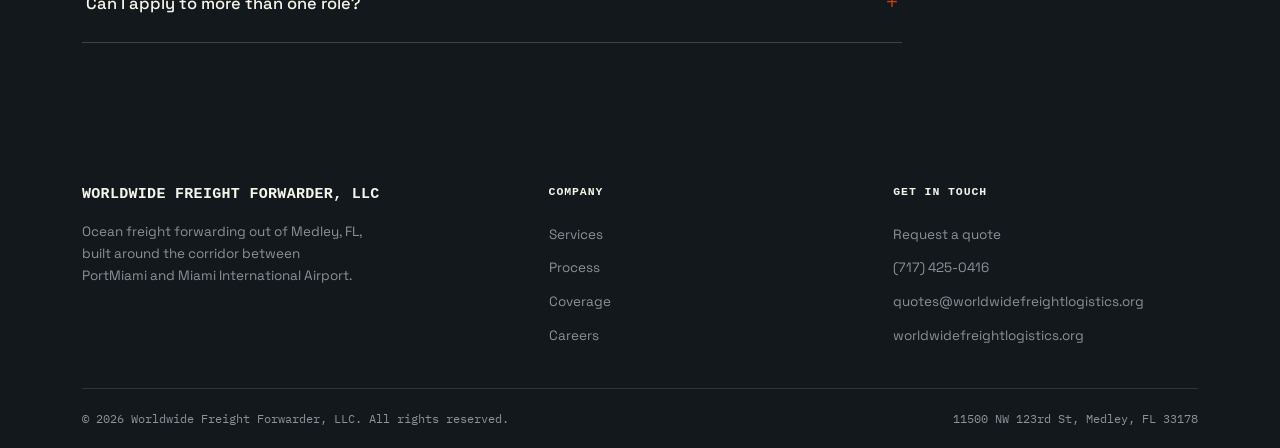
==== commit e63c9559: "Update favicon and logo image paths in careers.html" ====
--- a/careers.html
+++ b/careers.html
@@ -3,7 +3,7 @@
 <head>
 <meta charset="UTF-8">
 <meta name="viewport" content="width=device-width, initial-scale=1.0">
-<link rel="icon" type="image/png" href="assets/favicon.png">
+<link rel="icon" type="image/png" href="favicon.png">
 <title>Careers — Worldwide Freight Forwarder, LLC</title>
 <link rel="preconnect" href="https://fonts.googleapis.com">
 <link rel="preconnect" href="https://fonts.gstatic.com" crossorigin>
@@ -16,7 +16,7 @@
 <header>
   <nav class="nav">
     <div class="logo">
-      <div class="logo-badge"><img src="assets/logo-icon.png" alt="Worldwide Freight Forwarder, LLC logo"></div>
+      <div class="logo-badge"><img src="logo-icon.png" alt="Worldwide Freight Forwarder, LLC logo"></div>
       <div class="logo-text">WORLDWIDE FREIGHT<br>FORWARDER, LLC<span>OCEAN &middot; CUSTOMS &middot; WAREHOUSING</span></div>
     </div>
     <div class="navlinks">
--- a/style.css
+++ b/style.css
@@ -231,3 +231,10 @@
   .perk{border-left:none;border-top:1px dashed var(--line);}
   .perk:first-child{border-top:none;}
 }
+
+/* logo badge */
+.logo-badge{
+  background:var(--paper);border:1px solid var(--rust);border-radius:4px;
+  padding:4px 7px;display:flex;align-items:center;flex-shrink:0;
+}
+.logo-badge img{height:30px;width:auto;display:block;}
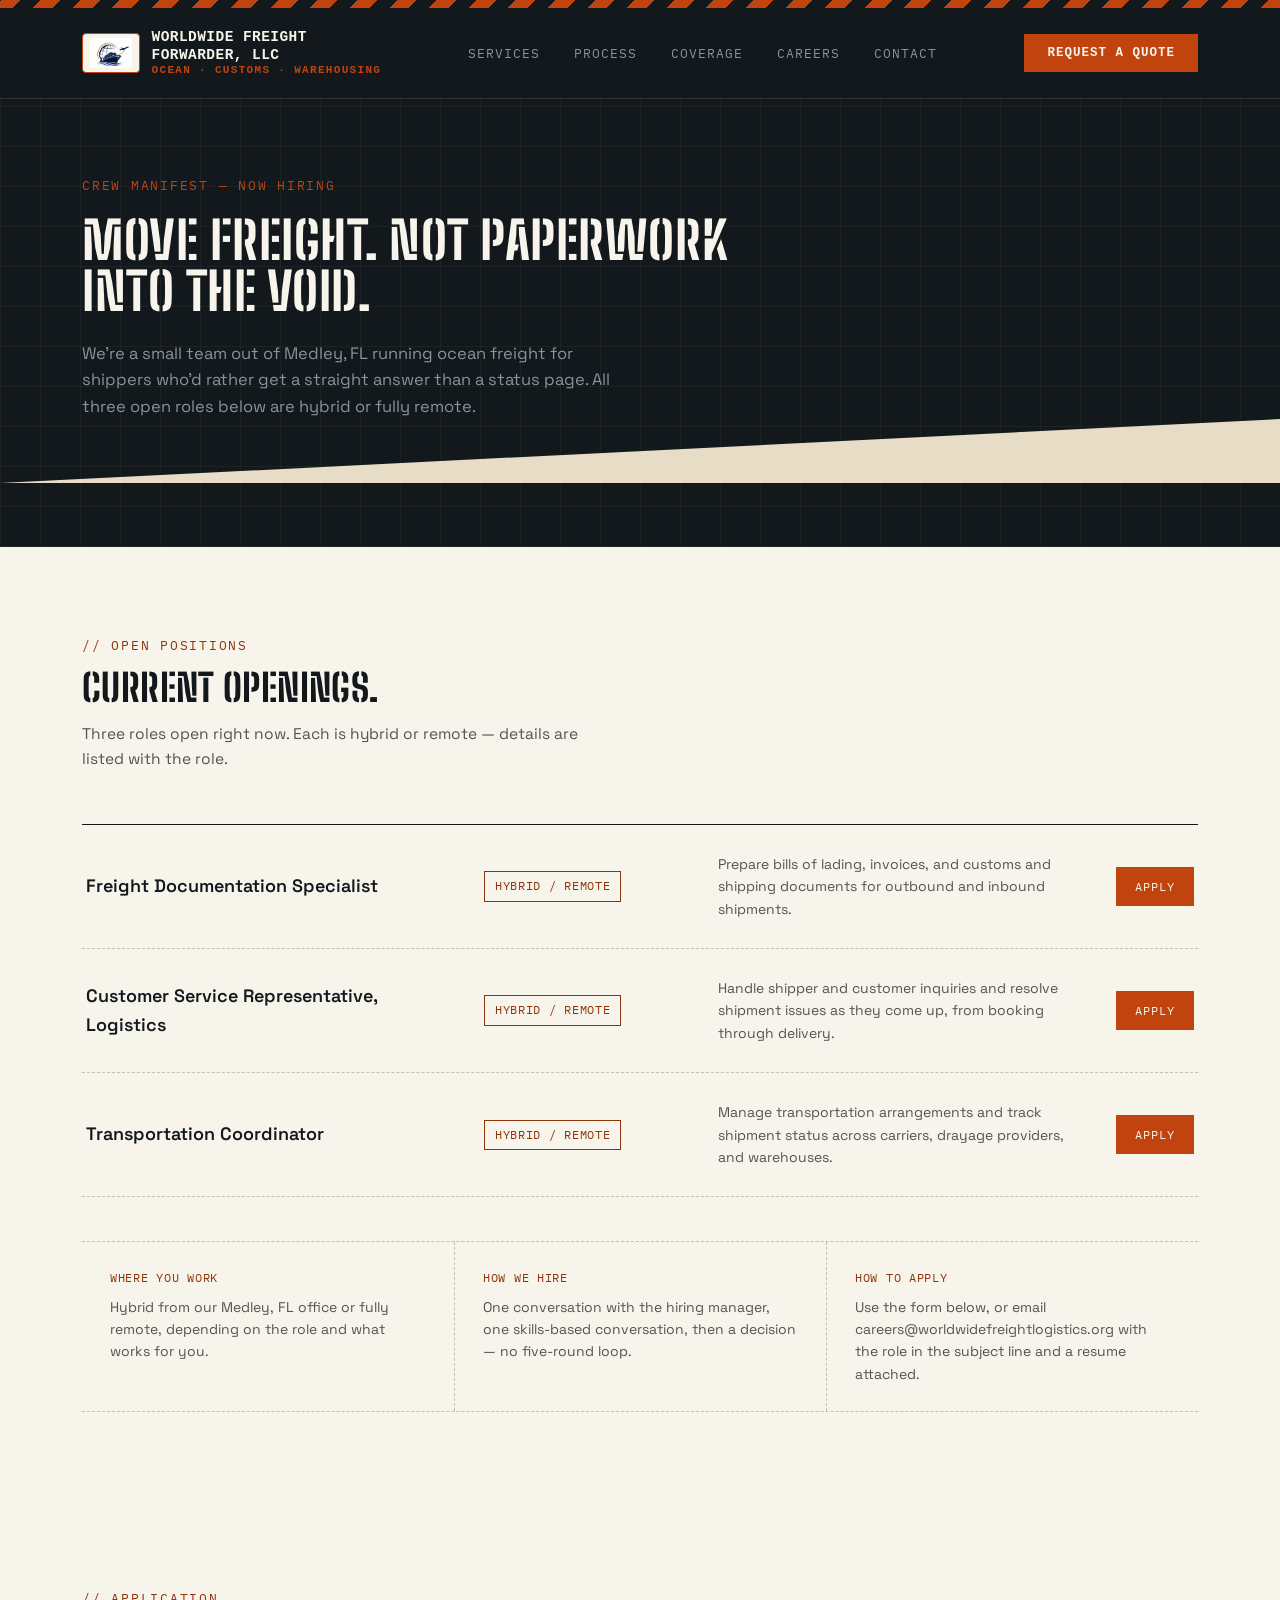
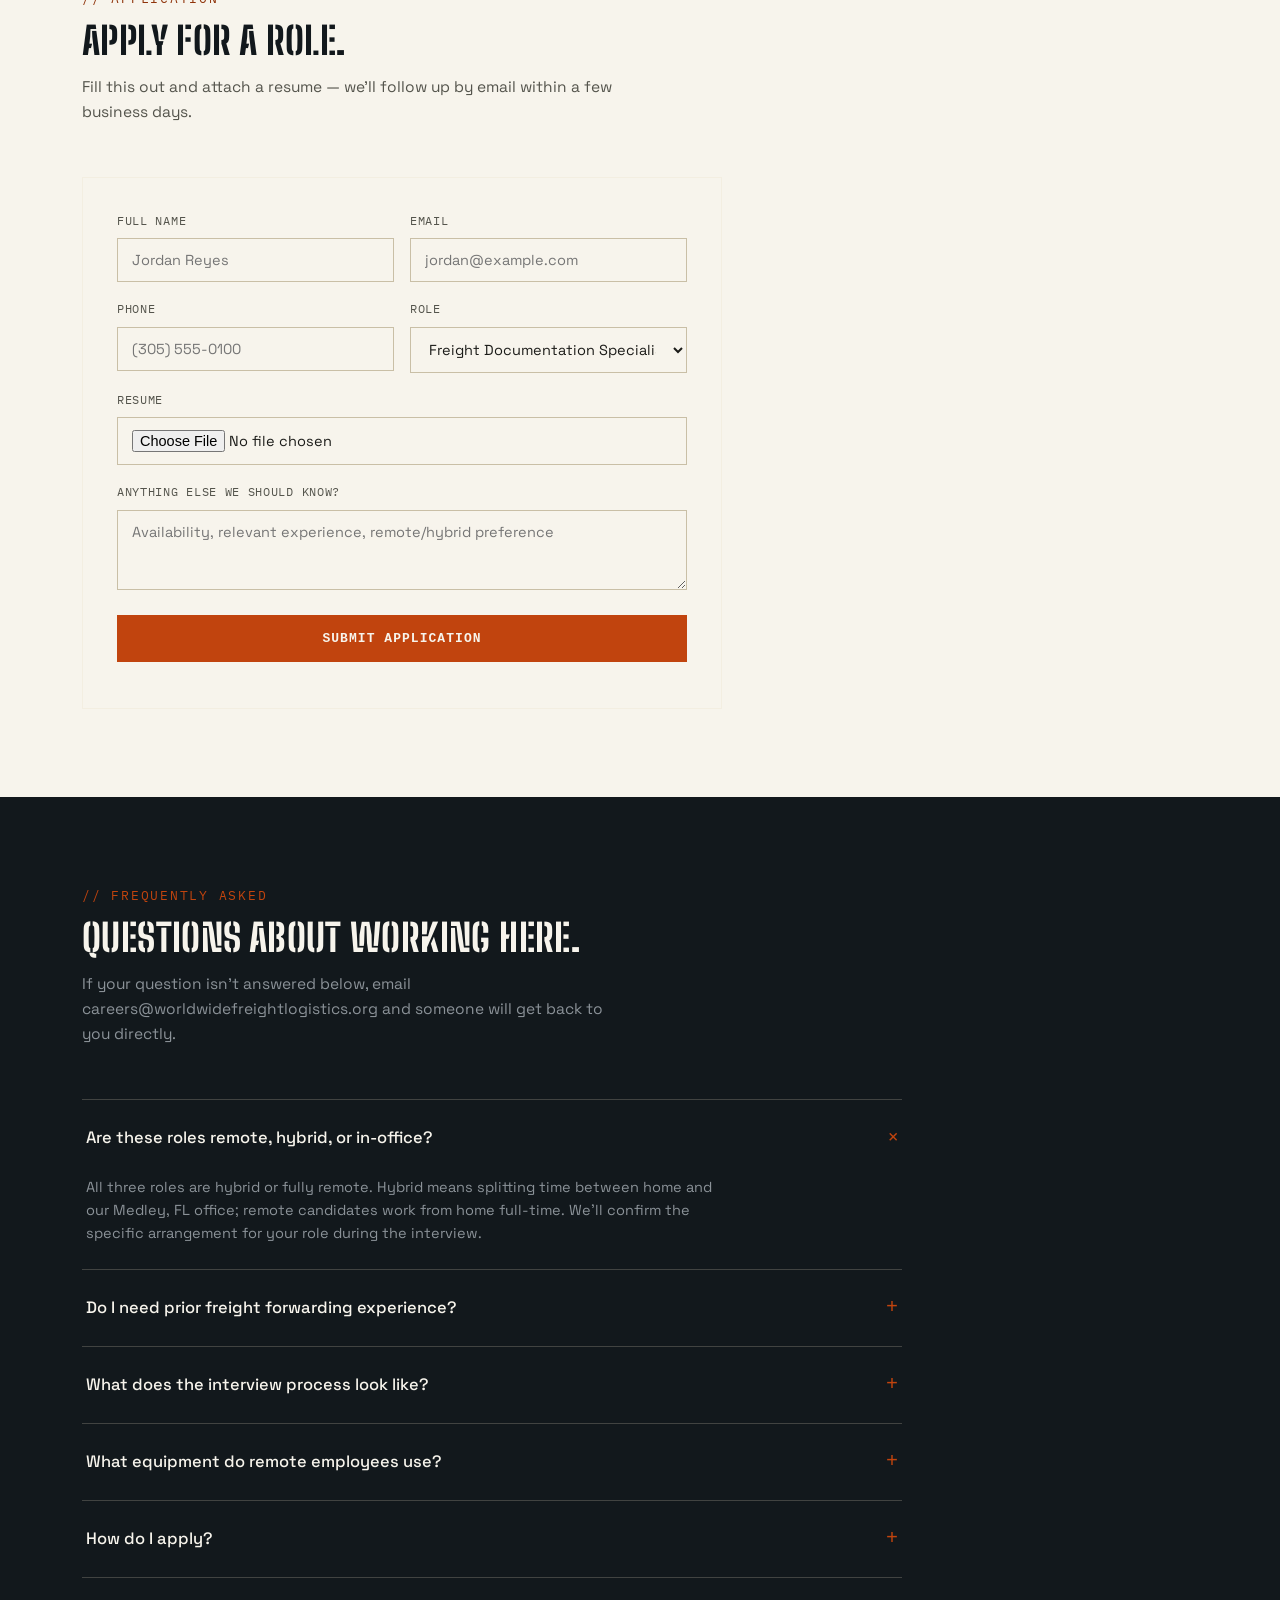
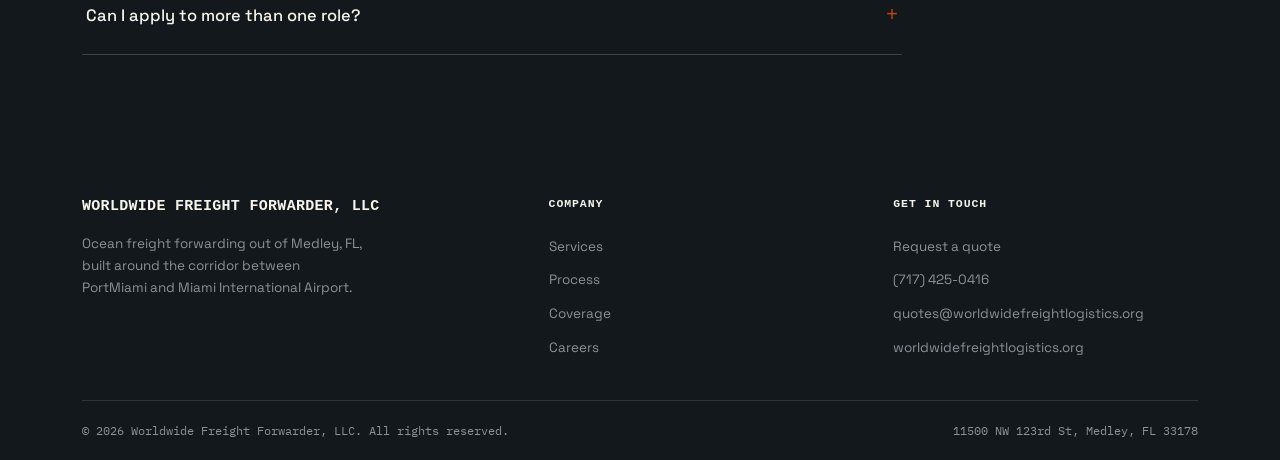
==== commit 79b24590: "Update application form field names for submission" ====
--- a/careers.html
+++ b/careers.html
@@ -92,25 +92,25 @@
       <h2>Apply for a role.</h2>
       <p>Fill this out and attach a resume &mdash; we'll follow up by email within a few business days.</p>
     </div>
-    <form class="form-card" style="max-width:640px;" action="https://forminit.com/f/APPLY_FORM_ID" method="POST" enctype="multipart/form-data">
+    <form class="form-card" id="apply-form" style="max-width:640px;" enctype="multipart/form-data">
       <div class="two-col">
         <div class="form-row">
           <label for="app-name">Full name</label>
-          <input id="app-name" name="full_name" type="text" placeholder="Jordan Reyes" required>
+          <input id="app-name" name="fi-sender-fullName" type="text" placeholder="Jordan Reyes" required>
         </div>
         <div class="form-row">
           <label for="app-email">Email</label>
-          <input id="app-email" name="email" type="email" placeholder="jordan@example.com" required>
+          <input id="app-email" name="fi-sender-email" type="email" placeholder="jordan@example.com" required>
         </div>
       </div>
       <div class="two-col">
         <div class="form-row">
           <label for="app-phone">Phone</label>
-          <input id="app-phone" name="phone" type="tel" placeholder="(305) 555-0100">
+          <input id="app-phone" name="fi-sender-phone" type="tel" placeholder="(305) 555-0100">
         </div>
         <div class="form-row">
           <label for="app-role">Role</label>
-          <select id="app-role" name="role">
+          <select id="app-role" name="fi-select-role">
             <option>Freight Documentation Specialist</option>
             <option>Customer Service Representative, Logistics</option>
             <option>Transportation Coordinator</option>
@@ -119,14 +119,41 @@
       </div>
       <div class="form-row">
         <label for="app-resume">Resume</label>
-        <input id="app-resume" name="resume" type="file" accept=".pdf,.doc,.docx" required>
+        <input id="app-resume" name="fi-file-resume" type="file" accept=".pdf,.doc,.docx" required>
       </div>
       <div class="form-row">
         <label for="app-note">Anything else we should know?</label>
-        <textarea id="app-note" name="note" rows="3" placeholder="Availability, relevant experience, remote/hybrid preference"></textarea>
+        <textarea id="app-note" name="fi-text-note" rows="3" placeholder="Availability, relevant experience, remote/hybrid preference"></textarea>
       </div>
       <button class="btn-primary" type="submit" style="width:100%;background:var(--rust);color:var(--paper);">Submit application</button>
+      <p id="apply-form-status" style="margin-top:12px;font-size:13.5px;"></p>
     </form>
+    <script src="https://forminit.com/sdk/v1/forminit.js"></script>
+    <script>
+      (function(){
+        var forminit = new Forminit();
+        var FORM_ID = "f37d4dcpnnr";
+        var form = document.getElementById("apply-form");
+        form.addEventListener("submit", async function(e){
+          e.preventDefault();
+          var status = document.getElementById("apply-form-status");
+          var btn = form.querySelector("button[type=submit]");
+          btn.disabled = true;
+          status.textContent = "Sending...";
+          var formData = new FormData(form);
+          var result = await forminit.submit(FORM_ID, formData);
+          btn.disabled = false;
+          if (result.error) {
+            status.textContent = result.error.message;
+            status.style.color = "#8F330A";
+            return;
+          }
+          status.textContent = "Application sent — we'll follow up shortly.";
+          status.style.color = "#2F4F44";
+          form.reset();
+        });
+      })();
+    </script>
   </div>
 </section>
 
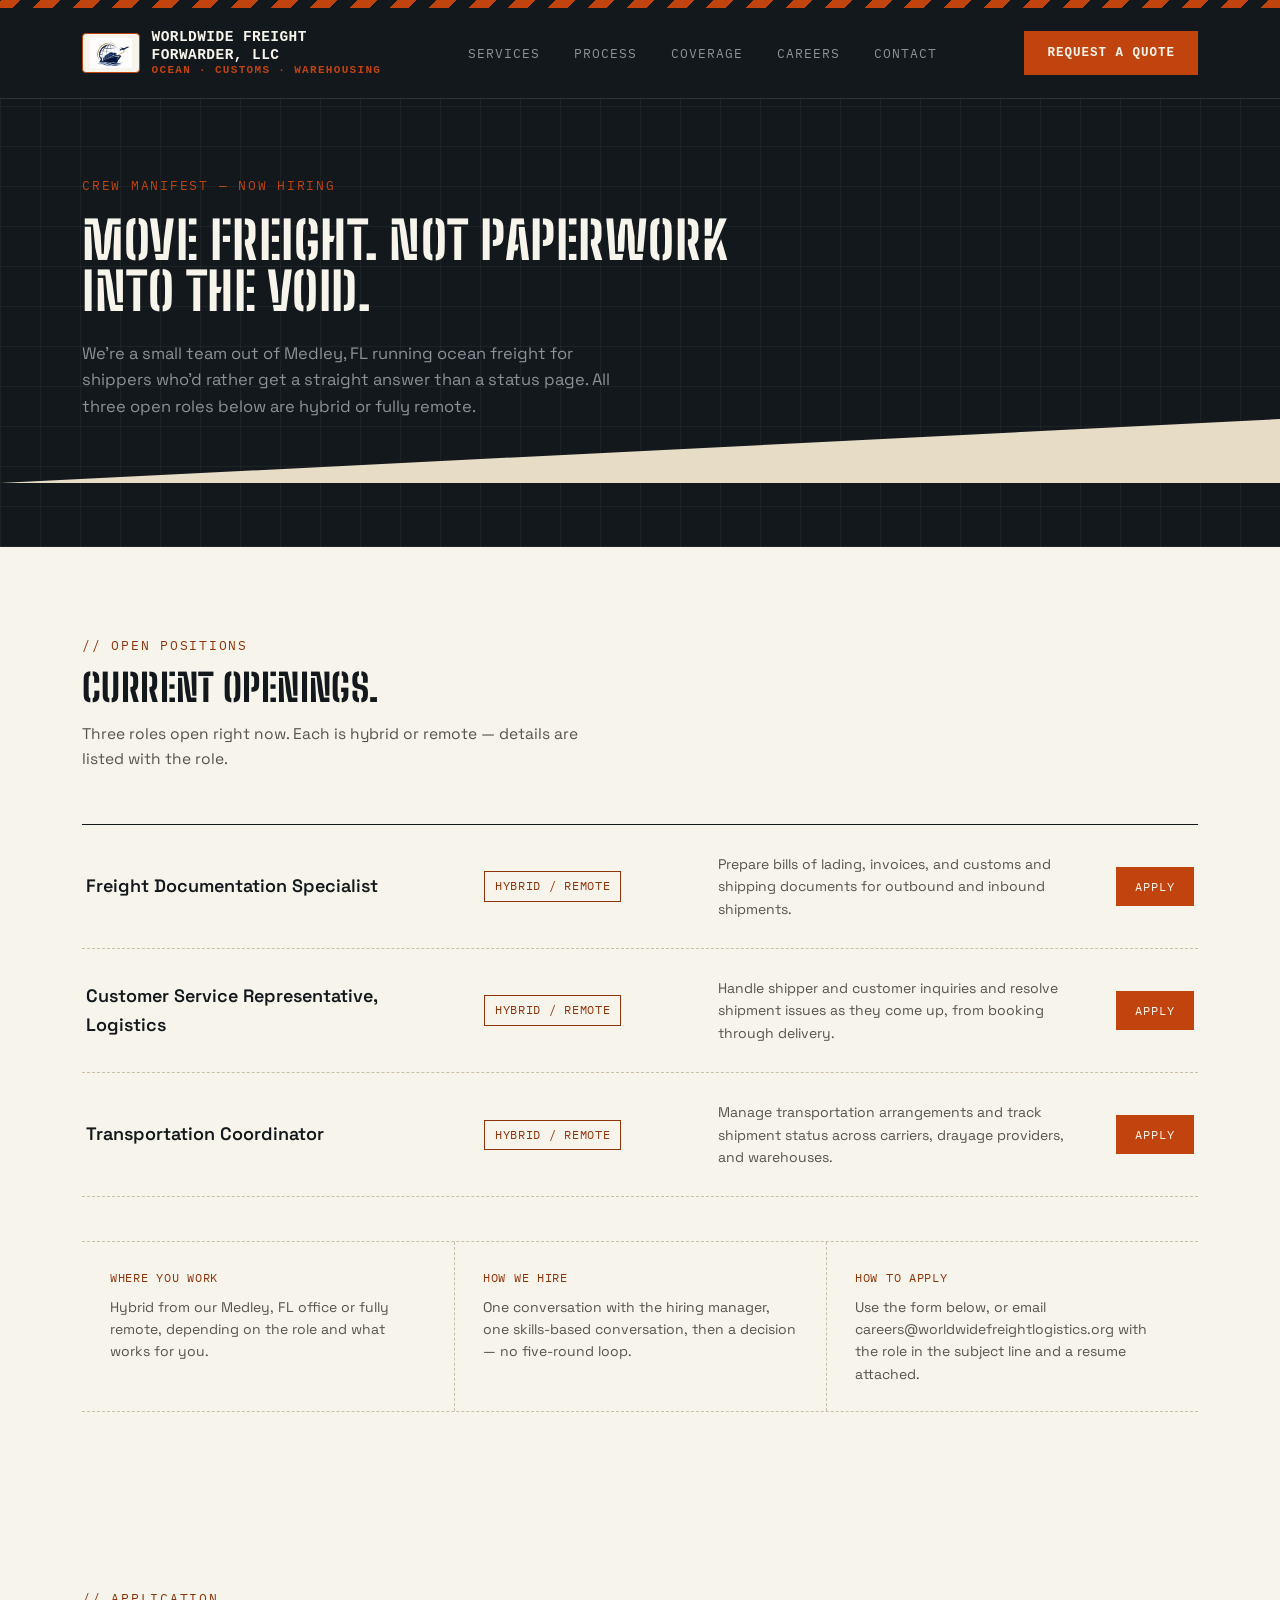
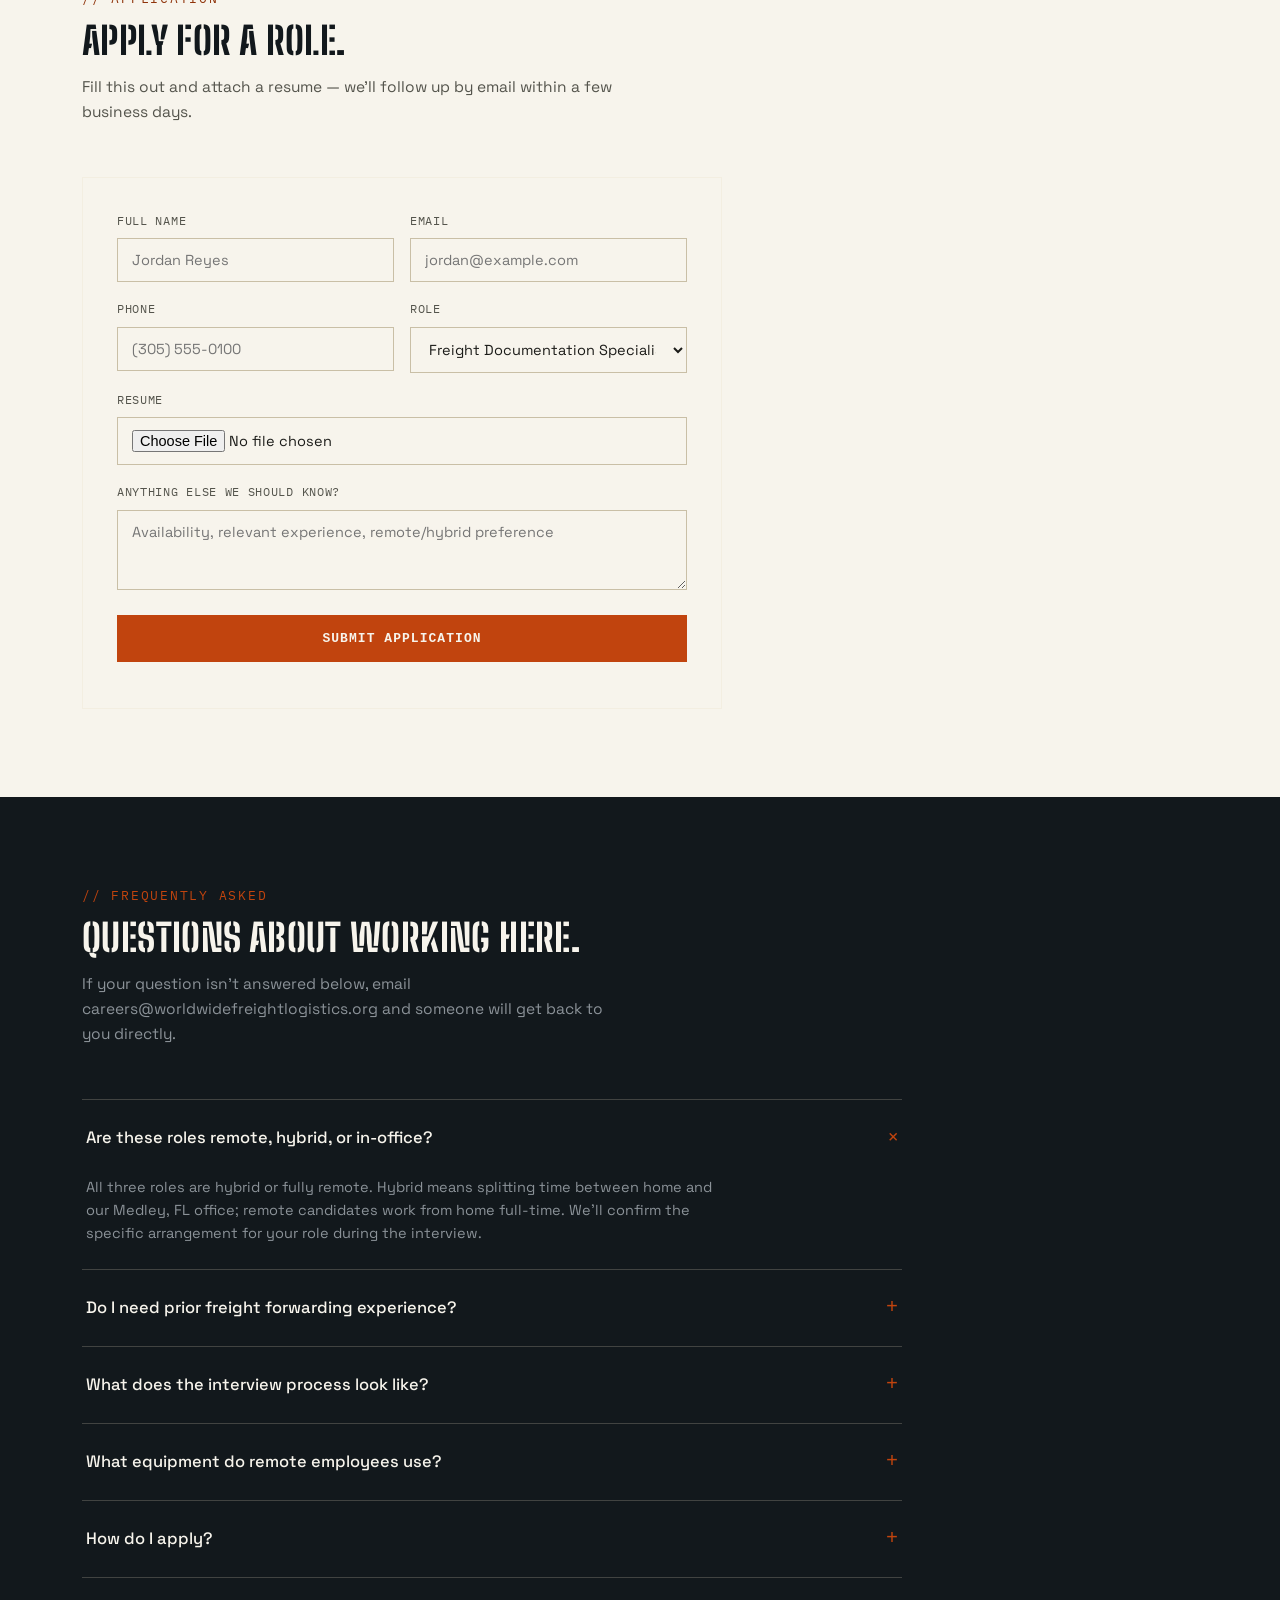
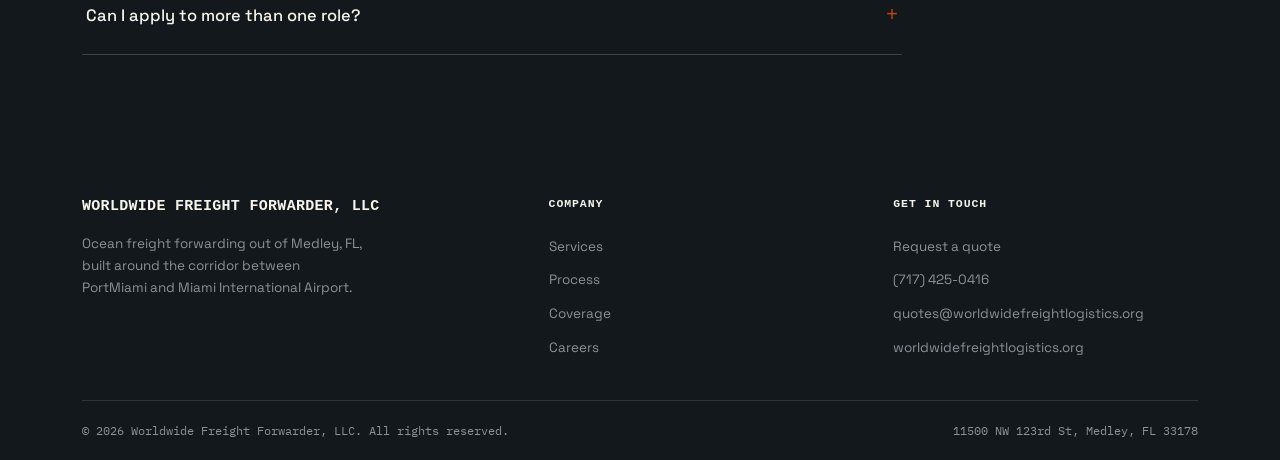
==== commit 976e6003: "Update careers.html" ====
--- a/careers.html
+++ b/careers.html
@@ -26,7 +26,7 @@
       <a href="careers.html">Careers</a>
       <a href="index.html#contact">Contact</a>
     </div>
-    <button class="nav-cta">Request a quote</button>
+    <a class="nav-cta" href="index.html#contact">Request a quote</a>
     <button class="menu-btn" aria-label="Open menu">&#9776;</button>
   </nav>
 </header>
@@ -106,7 +106,7 @@
       <div class="two-col">
         <div class="form-row">
           <label for="app-phone">Phone</label>
-          <input id="app-phone" name="fi-sender-phone" type="tel" placeholder="(305) 555-0100">
+          <input id="app-phone" name="fi-text-phone" type="tel" placeholder="(305) 555-0100">
         </div>
         <div class="form-row">
           <label for="app-role">Role</label>
